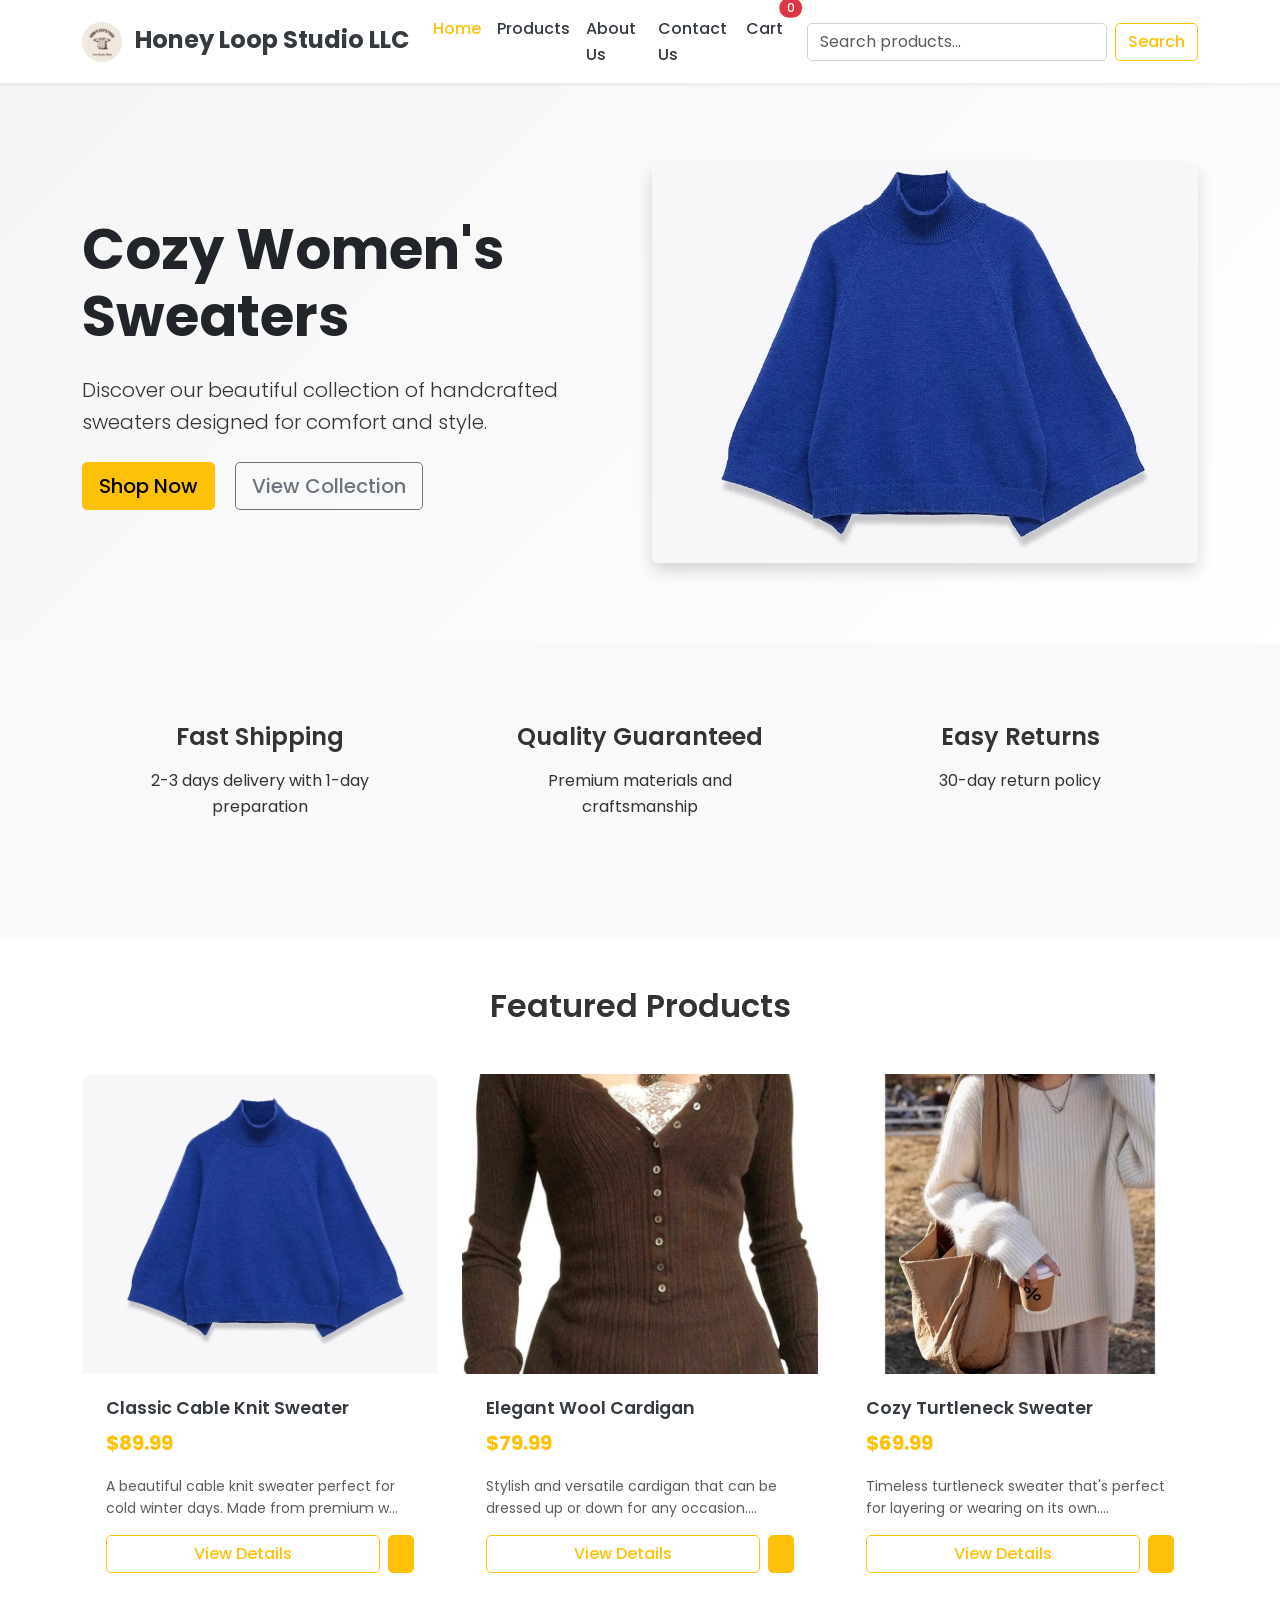
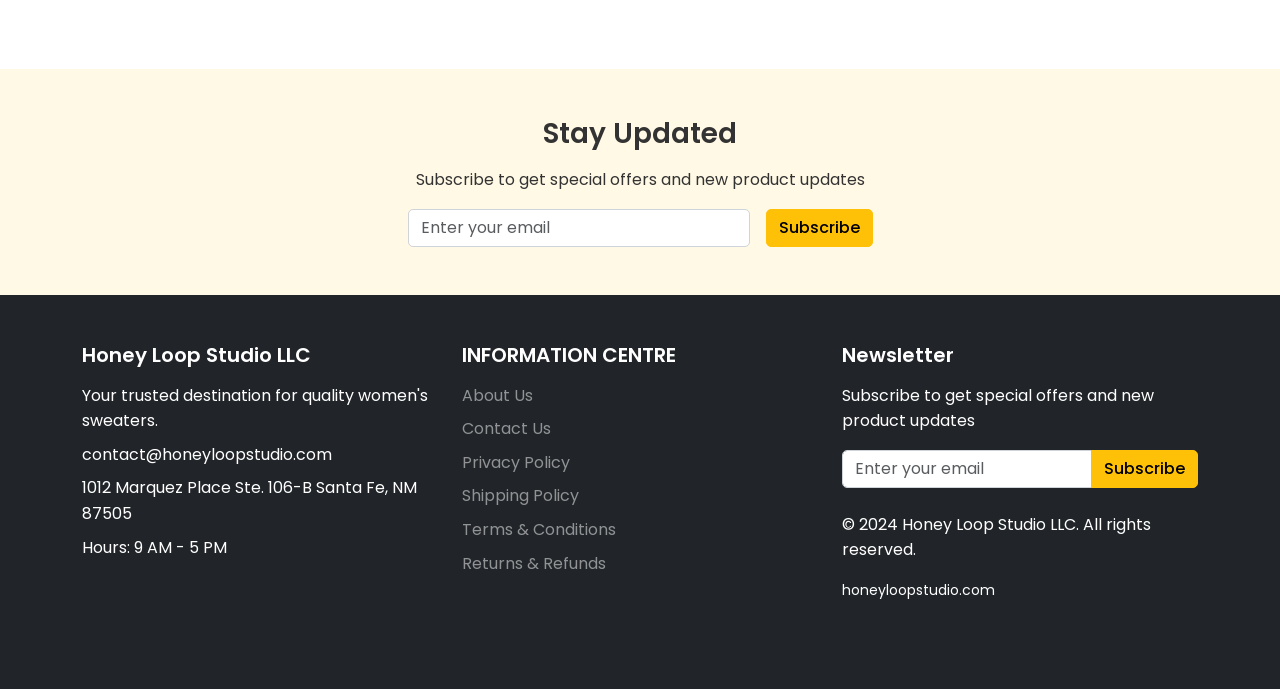
==== index.html @ 7227a7f0 "first commit" ====
<!DOCTYPE html>
<html lang="en">
<head>
    <meta charset="UTF-8">
    <meta name="viewport" content="width=device-width, initial-scale=1.0">
    <title>Honey Loop Studio LLC - Women's Sweaters</title>
    <link href="https://cdn.jsdelivr.net/npm/bootstrap@5.3.0/dist/css/bootstrap.min.css" rel="stylesheet">
    <link rel="stylesheet" href="styles.css">
    <link rel="preconnect" href="https://fonts.googleapis.com">
    <link rel="preconnect" href="https://fonts.gstatic.com" crossorigin>
    <link href="https://fonts.googleapis.com/css2?family=Poppins:wght@300;400;500;600;700&display=swap" rel="stylesheet">
</head>
<body>
    <!-- Navigation -->
    <nav class="navbar navbar-expand-lg navbar-light bg-white shadow-sm sticky-top">
        <div class="container">
            <a class="navbar-brand fw-bold" href="index.html">
                <img src="Logo/Ảnh chụp màn hình 2026-03-26 114453.png" alt="Honey Loop Studio" class="me-2" style="width: 40px; height: 40px; object-fit: cover; border-radius: 50%;">
                Honey Loop Studio LLC
            </a>
            <button class="navbar-toggler" type="button" data-bs-toggle="collapse" data-bs-target="#navbarNav">
                <span class="navbar-toggler-icon"></span>
            </button>
            <div class="collapse navbar-collapse" id="navbarNav">
                <ul class="navbar-nav ms-auto">
                    <li class="nav-item">
                        <a class="nav-link active" href="index.html">Home</a>
                    </li>
                    <li class="nav-item">
                        <a class="nav-link" href="products.html">Products</a>
                    </li>
                    <li class="nav-item">
                        <a class="nav-link" href="about.html">About Us</a>
                    </li>
                    <li class="nav-item">
                        <a class="nav-link" href="contact.html">Contact Us</a>
                    </li>
                    <li class="nav-item">
                        <a class="nav-link position-relative" href="cart.html">
                            <i class="bi bi-cart3"></i> Cart
                            <span class="position-absolute top-0 start-100 translate-middle badge rounded-pill bg-danger" id="cart-count">0</span>
                        </a>
                    </li>
                </ul>
                <form class="d-flex ms-3" onsubmit="return searchProducts(event)">
                    <input class="form-control me-2" type="search" placeholder="Search products..." id="search-input">
                    <button class="btn btn-outline-warning" type="submit">Search</button>
                </form>
            </div>
        </div>
    </nav>

    <!-- Hero Section -->
    <section class="hero-section">
        <div class="container">
            <div class="row align-items-center">
                <div class="col-lg-6">
                    <h1 class="display-4 fw-bold text-dark mb-4">Cozy Women's Sweaters</h1>
                    <p class="lead mb-4">Discover our beautiful collection of handcrafted sweaters designed for comfort and style.</p>
                    <a href="products.html" class="btn btn-warning btn-lg me-3">Shop Now</a>
                    <a href="#featured" class="btn btn-outline-secondary btn-lg">View Collection</a>
                </div>
                <div class="col-lg-6">
                    <div class="product-image-container">
                        <img src="Sản phẩm 1/main-image-1.jpeg" alt="Featured Sweater" class="img-fluid rounded shadow" style="width: 100%; height: 400px; object-fit: cover;">
                    </div>
                </div>
            </div>
        </div>
    </section>

    <!-- Features Section -->
    <section class="py-5 bg-light">
        <div class="container">
            <div class="row">
                <div class="col-md-4 text-center mb-4">
                    <div class="feature-box">
                        <i class="bi bi-truck feature-icon"></i>
                        <h4>Fast Shipping</h4>
                        <p>2-3 days delivery with 1-day preparation</p>
                    </div>
                </div>
                <div class="col-md-4 text-center mb-4">
                    <div class="feature-box">
                        <i class="bi bi-shield-check feature-icon"></i>
                        <h4>Quality Guaranteed</h4>
                        <p>Premium materials and craftsmanship</p>
                    </div>
                </div>
                <div class="col-md-4 text-center mb-4">
                    <div class="feature-box">
                        <i class="bi bi-arrow-repeat feature-icon"></i>
                        <h4>Easy Returns</h4>
                        <p>30-day return policy</p>
                    </div>
                </div>
            </div>
        </div>
    </section>

    <!-- Featured Products -->
    <section id="featured" class="py-5">
        <div class="container">
            <h2 class="text-center mb-5">Featured Products</h2>
            <div class="row" id="featured-products">
                <!-- Products will be loaded here -->
            </div>
        </div>
    </section>

    <!-- Newsletter -->
    <section class="py-5 bg-warning bg-opacity-10">
        <div class="container">
            <div class="row">
                <div class="col-lg-8 mx-auto text-center">
                    <h3>Stay Updated</h3>
                    <p>Subscribe to get special offers and new product updates</p>
                    <form class="row g-3 justify-content-center">
                        <div class="col-auto">
                            <input type="email" class="form-control" placeholder="Enter your email">
                        </div>
                        <div class="col-auto">
                            <button type="submit" class="btn btn-warning">Subscribe</button>
                        </div>
                    </form>
                </div>
            </div>
        </div>
    </section>

    <!-- Footer -->
    <footer class="bg-dark text-white py-5">
        <div class="container">
            <div class="row">
                <!-- Column 1: Company Info -->
                <div class="col-lg-4 mb-4">
                    <h5 class="mb-3">Honey Loop Studio LLC</h5>
                    <p class="mb-2">Your trusted destination for quality women's sweaters.</p>
                    <p class="mb-2">contact@honeyloopstudio.com</p>
                    <p class="mb-2">1012 Marquez Place Ste. 106-B Santa Fe, NM 87505</p>
                    <p class="mb-2">Hours: 9 AM - 5 PM</p>
                </div>

                <!-- Column 2: Information Centre -->
                <div class="col-lg-4 mb-4">
                    <h5 class="mb-3">INFORMATION CENTRE</h5>
                    <ul class="list-unstyled">
                        <li class="mb-2"><a href="about.html" class="text-white-50 text-decoration-none">About Us</a></li>
                        <li class="mb-2"><a href="contact.html" class="text-white-50 text-decoration-none">Contact Us</a></li>
                        <li class="mb-2"><a href="privacy.html" class="text-white-50 text-decoration-none">Privacy Policy</a></li>
                        <li class="mb-2"><a href="shipping.html" class="text-white-50 text-decoration-none">Shipping Policy</a></li>
                        <li class="mb-2"><a href="terms.html" class="text-white-50 text-decoration-none">Terms & Conditions</a></li>
                        <li class="mb-2"><a href="returns.html" class="text-white-50 text-decoration-none">Returns & Refunds</a></li>
                    </ul>
                </div>

                <!-- Column 3: Newsletter -->
                <div class="col-lg-4 mb-4">
                    <h5 class="mb-3">Newsletter</h5>
                    <p class="mb-3">Subscribe to get special offers and new product updates</p>
                    <form class="newsletter-form" onsubmit="return handleNewsletterSubmit(event)">
                        <div class="input-group mb-3">
                            <input type="email" class="form-control" placeholder="Enter your email" required>
                            <button class="btn btn-warning" type="submit">Subscribe</button>
                        </div>
                    </form>
                    <div class="mt-4">
                        <p>&copy; 2024 Honey Loop Studio LLC. All rights reserved.</p>
                        <p class="small">honeyloopstudio.com</p>
                    </div>
                </div>
            </div>
        </div>
    </footer>

    <script src="https://cdn.jsdelivr.net/npm/bootstrap@5.3.0/dist/js/bootstrap.bundle.min.js"></script>
    <script src="https://cdn.jsdelivr.net/npm/bootstrap-icons@1.10.0/font/bootstrap-icons.css"></script>
    <script src="script.js"></script>
</body>
</html>
---- styles.css ----
/* Global Styles */
:root {
    --primary-color: #FFC107;
    --secondary-color: #6c757d;
    --dark-color: #343a40;
    --light-color: #f8f9fa;
    --success-color: #28a745;
    --danger-color: #dc3545;
    --warning-color: #ffc107;
    --info-color: #17a2b8;
}

* {
    margin: 0;
    padding: 0;
    box-sizing: border-box;
}

body {
    font-family: 'Poppins', sans-serif;
    line-height: 1.6;
    color: #333;
    background-color: #fff;
}

/* Typography */
h1, h2, h3, h4, h5, h6 {
    font-weight: 600;
    margin-bottom: 1rem;
}

h1.display-4 {
    font-weight: 700;
}

h1.display-5 {
    font-weight: 600;
}

/* Navigation */
.navbar {
    box-shadow: 0 2px 4px rgba(0,0,0,0.1);
}

.navbar-brand {
    font-size: 1.5rem;
    font-weight: 700;
    color: var(--dark-color) !important;
}

.navbar-brand img {
    width: 40px;
    height: 40px;
    object-fit: cover;
    border-radius: 50%;
}

.nav-link {
    font-weight: 500;
    color: var(--dark-color) !important;
    transition: color 0.3s ease;
}

.nav-link:hover,
.nav-link.active {
    color: var(--primary-color) !important;
}

/* Hero Section */
.hero-section {
    padding: 80px 0;
    background: linear-gradient(135deg, #f5f5f5 0%, #ffffff 100%);
    min-height: 500px;
    display: flex;
    align-items: center;
}

.hero-section img {
    width: 100%;
    height: auto;
    object-fit: cover;
    border-radius: 10px;
}

/* Page Header */
.page-header {
    background: linear-gradient(135deg, #f8f9fa 0%, #e9ecef 100%);
}

/* Feature Boxes */
.feature-box {
    padding: 2rem;
    text-align: center;
    transition: transform 0.3s ease;
}

.feature-box:hover {
    transform: translateY(-5px);
}

.feature-icon {
    font-size: 3rem;
    color: var(--primary-color);
    margin-bottom: 1rem;
}

/* Product Cards */
.product-card {
    border: none;
    border-radius: 10px;
    overflow: hidden;
    transition: transform 0.3s ease, box-shadow 0.3s ease;
    height: 100%;
}

.product-card:hover {
    transform: translateY(-5px);
    box-shadow: 0 10px 30px rgba(0,0,0,0.15);
}

.product-card img {
    height: 300px;
    object-fit: cover;
    transition: transform 0.3s ease;
}

.product-card:hover img {
    transform: scale(1.05);
}

.product-card .card-body {
    padding: 1.5rem;
}

.product-title {
    font-size: 1.1rem;
    font-weight: 600;
    margin-bottom: 0.5rem;
    color: var(--dark-color);
}

.product-price {
    font-size: 1.25rem;
    font-weight: 700;
    color: var(--primary-color);
    margin-bottom: 1rem;
}

/* Product Detail */
.product-image-container {
    position: relative;
}

.product-image-container img {
    width: 100%;
    height: 500px;
    object-fit: cover;
    border-radius: 10px;
}

.variant-images img {
    width: 80px;
    height: 80px;
    object-fit: cover;
    border-radius: 5px;
    cursor: pointer;
    transition: border-color 0.3s ease;
    border: 2px solid transparent;
}

.variant-images img:hover,
.variant-images img.active {
    border-color: var(--primary-color);
}

.color-variant {
    width: 40px;
    height: 40px;
    border-radius: 50%;
    border: 2px solid #ddd;
    cursor: pointer;
    transition: border-color 0.3s ease;
}

.color-variant:hover,
.color-variant.active {
    border-color: var(--primary-color);
    border-width: 3px;
}

.size-btn {
    min-width: 50px;
    transition: all 0.3s ease;
}

.size-btn:hover {
    background-color: var(--primary-color);
    border-color: var(--primary-color);
}

.size-btn.active {
    background-color: var(--primary-color);
    border-color: var(--primary-color);
}

/* Cart Items */
.cart-item {
    border-bottom: 1px solid #dee2e6;
    padding: 1.5rem 0;
}

.cart-item:last-child {
    border-bottom: none;
}

.cart-item img {
    width: 100px;
    height: 100px;
    object-fit: cover;
    border-radius: 5px;
}

.quantity-input {
    width: 80px;
    text-align: center;
}

/* Buttons */
.btn {
    font-weight: 500;
    border-radius: 5px;
    transition: all 0.3s ease;
}

.btn-warning {
    background-color: var(--primary-color);
    border-color: var(--primary-color);
}

.btn-warning:hover {
    background-color: #e0a800;
    border-color: #d39e00;
    transform: translateY(-2px);
}

.btn-outline-warning:hover {
    background-color: var(--primary-color);
    border-color: var(--primary-color);
}

/* Forms */
.form-control,
.form-select {
    border-radius: 5px;
    border: 1px solid #ced4da;
    transition: border-color 0.3s ease;
}

.form-control:focus,
.form-select:focus {
    border-color: var(--primary-color);
    box-shadow: 0 0 0 0.2rem rgba(255, 193, 7, 0.25);
}

/* Footer */
footer {
    background-color: var(--dark-color) !important;
}

footer h5 {
    color: #fff;
    font-weight: 600;
}

footer a {
    color: rgba(255, 255, 255, 0.5);
    transition: color 0.3s ease;
}

footer a:hover {
    color: var(--primary-color);
}

footer .text-white-50 {
    color: rgba(255, 255, 255, 0.5) !important;
}

/* Responsive */
@media (max-width: 768px) {
    .hero-section {
        padding: 60px 0;
        text-align: center;
    }
    
    .hero-section h1 {
        font-size: 2rem;
        margin-bottom: 1rem;
    }
    
    .product-card img {
        height: 250px;
    }
    
    .product-image-container img {
        height: 300px;
    }
}

/* Animations */
@keyframes fadeInUp {
    from {
        opacity: 0;
        transform: translateY(30px);
    }
    to {
        opacity: 1;
        transform: translateY(0);
    }
}

.fade-in-up {
    animation: fadeInUp 0.6s ease-out;
}

/* Loading Spinner */
.spinner {
    display: inline-block;
    width: 20px;
    height: 20px;
    border: 3px solid rgba(255, 193, 7, 0.3);
    border-radius: 50%;
    border-top-color: var(--primary-color);
    animation: spin 1s ease-in-out infinite;
}

@keyframes spin {
    to { transform: rotate(360deg); }
}

/* Badge Styles */
.badge {
    font-size: 0.75rem;
    font-weight: 500;
}

/* Alert Styles */
.alert {
    border-radius: 5px;
    border: none;
}

/* Table Styles */
.table {
    border-radius: 5px;
    overflow: hidden;
}

.table th {
    background-color: var(--light-color);
    font-weight: 600;
}

/* Modal Styles */
.modal-content {
    border-radius: 10px;
    border: none;
}

.modal-header {
    border-bottom: 1px solid #dee2e6;
    background-color: var(--light-color);
}

/* Breadcrumb */
.breadcrumb {
    background-color: transparent;
    padding: 0;
    margin-bottom: 1rem;
}

.breadcrumb-item a {
    color: var(--primary-color);
    text-decoration: none;
}

.breadcrumb-item a:hover {
    text-decoration: underline;
}

/* Pagination */
.pagination .page-link {
    color: var(--primary-color);
    border-color: #dee2e6;
}

.pagination .page-item.active .page-link {
    background-color: var(--primary-color);
    border-color: var(--primary-color);
}

.pagination .page-link:hover {
    color: #e0a800;
    background-color: var(--light-color);
    border-color: #dee2e6;
}

/* Search Results */
.search-highlight {
    background-color: #fff3cd;
    padding: 0.2rem 0.4rem;
    border-radius: 3px;
}

/* Newsletter Form */
.newsletter-form {
    max-width: 500px;
    margin: 0 auto;
}

/* Social Media Icons */
.social-icon {
    display: inline-flex;
    align-items: center;
    justify-content: center;
    width: 40px;
    height: 40px;
    border-radius: 50%;
    background-color: rgba(255, 255, 255, 0.1);
    color: white;
    transition: all 0.3s ease;
}

.social-icon:hover {
    background-color: var(--primary-color);
    transform: translateY(-3px);
}

/* Card Hover Effects */
.hover-lift {
    transition: transform 0.3s ease, box-shadow 0.3s ease;
}

.hover-lift:hover {
    transform: translateY(-5px);
    box-shadow: 0 10px 30px rgba(0,0,0,0.15);
}

/* Text Utilities */
.text-gradient {
    background: linear-gradient(135deg, var(--primary-color), #e0a800);
    -webkit-background-clip: text;
    -webkit-text-fill-color: transparent;
    background-clip: text;
}

/* Custom Scrollbar */
::-webkit-scrollbar {
    width: 8px;
}

::-webkit-scrollbar-track {
    background: #f1f1f1;
}

::-webkit-scrollbar-thumb {
    background: var(--primary-color);
    border-radius: 4px;
}

::-webkit-scrollbar-thumb:hover {
    background: #e0a800;
}

/* Loading State */
.loading {
    opacity: 0.6;
    pointer-events: none;
}

/* Error State */
.error-message {
    color: var(--danger-color);
    font-size: 0.875rem;
    margin-top: 0.25rem;
}

/* Success State */
.success-message {
    color: var(--success-color);
    font-size: 0.875rem;
    margin-top: 0.25rem;
}
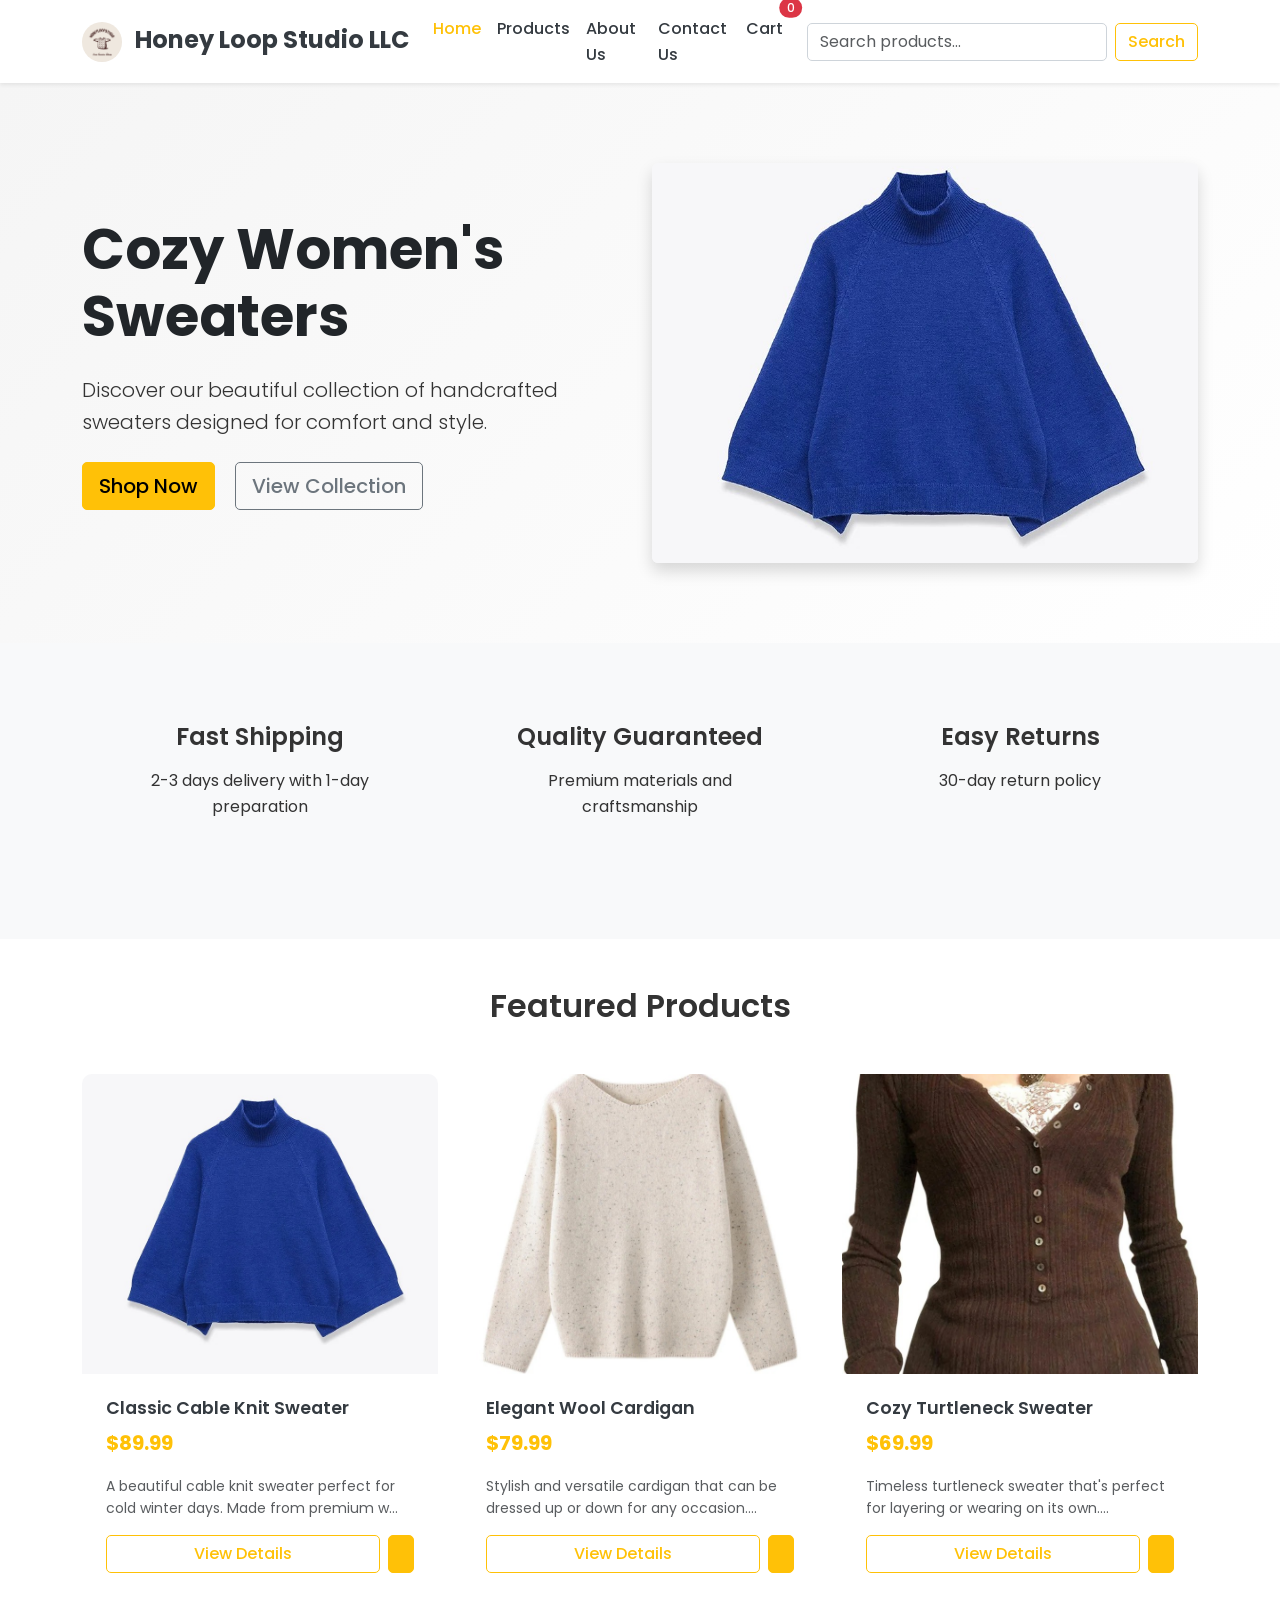
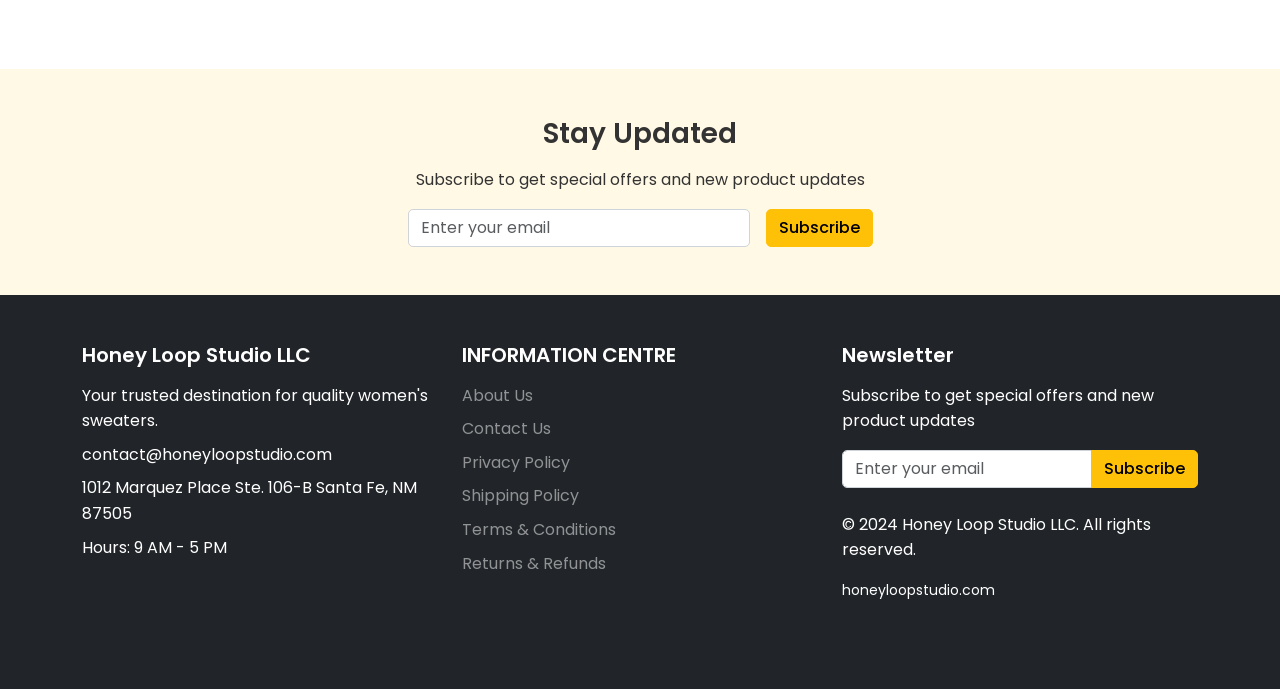
==== commit ec6f6b76: "Update" ====
--- a/index.html
+++ b/index.html
@@ -62,7 +62,7 @@
                 </div>
                 <div class="col-lg-6">
                     <div class="product-image-container">
-                        <img src="Sản phẩm 1/main-image-1.jpeg" alt="Featured Sweater" class="img-fluid rounded shadow" style="width: 100%; height: 400px; object-fit: cover;">
+                        <img src="SP1/main-image-1.jpeg" alt="Featured Sweater" class="img-fluid rounded shadow" style="width: 100%; height: 400px; object-fit: cover;">
                     </div>
                 </div>
             </div>
@@ -115,9 +115,9 @@
                 <div class="col-lg-8 mx-auto text-center">
                     <h3>Stay Updated</h3>
                     <p>Subscribe to get special offers and new product updates</p>
-                    <form class="row g-3 justify-content-center">
+                    <form class="row g-3 justify-content-center" onsubmit="return handleNewsletterSubmit(event)">
                         <div class="col-auto">
-                            <input type="email" class="form-control" placeholder="Enter your email">
+                            <input type="email" class="form-control" placeholder="Enter your email" required>
                         </div>
                         <div class="col-auto">
                             <button type="submit" class="btn btn-warning">Subscribe</button>
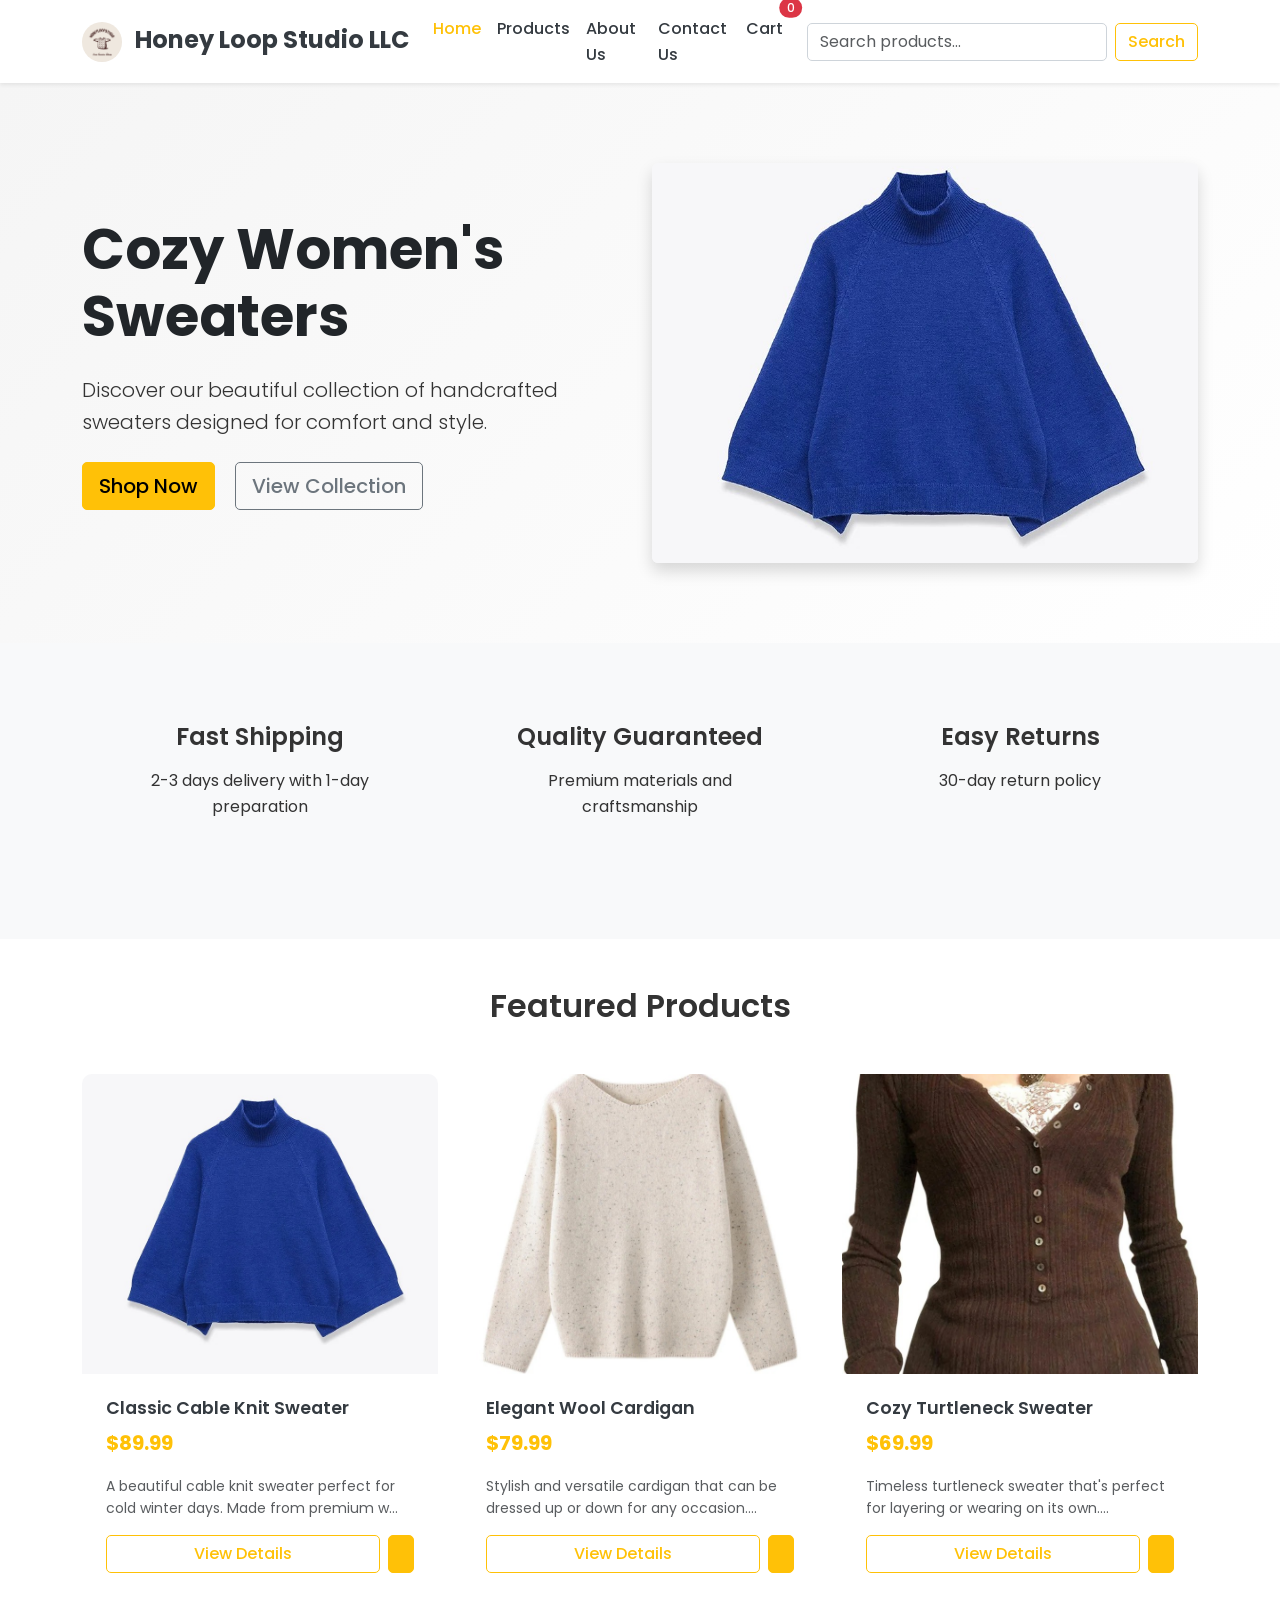
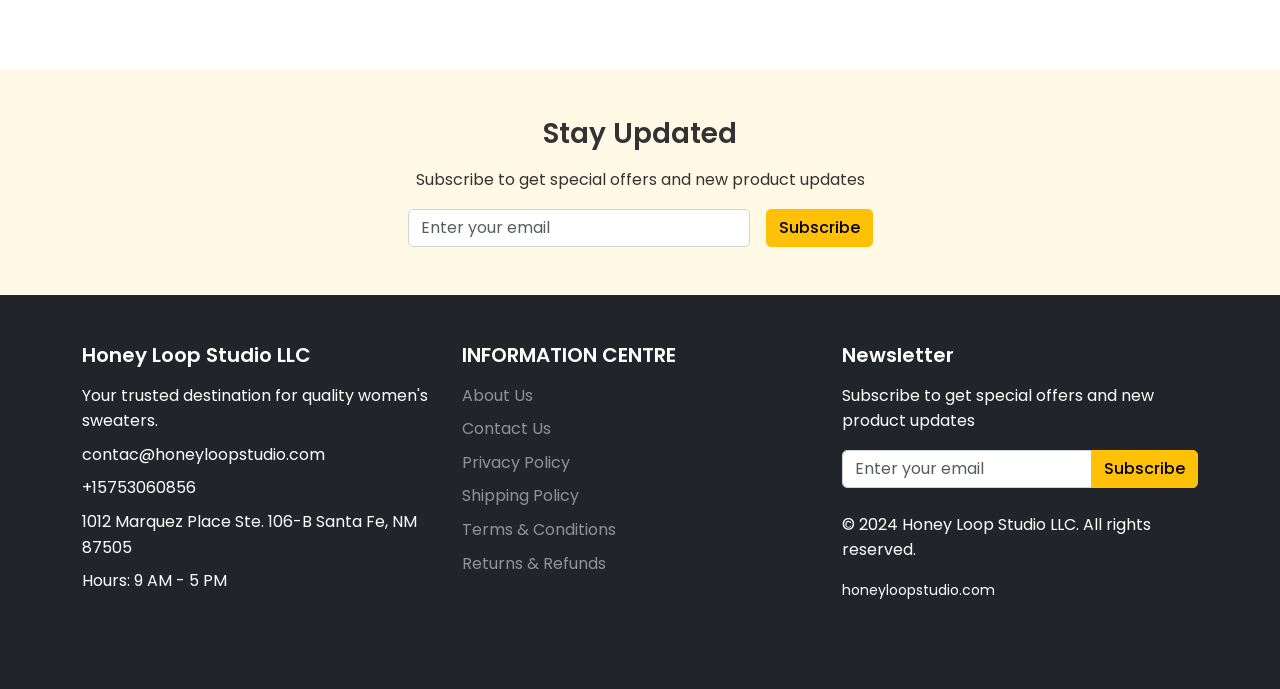
==== commit 1b668f11: "first commit" ====
--- a/index.html
+++ b/index.html
@@ -136,7 +136,8 @@
                 <div class="col-lg-4 mb-4">
                     <h5 class="mb-3">Honey Loop Studio LLC</h5>
                     <p class="mb-2">Your trusted destination for quality women's sweaters.</p>
-                    <p class="mb-2">contact@honeyloopstudio.com</p>
+                    <p class="mb-2">contac@honeyloopstudio.com</p>
+                    <p class="mb-2">+15753060856</p>
                     <p class="mb-2">1012 Marquez Place Ste. 106-B Santa Fe, NM 87505</p>
                     <p class="mb-2">Hours: 9 AM - 5 PM</p>
                 </div>
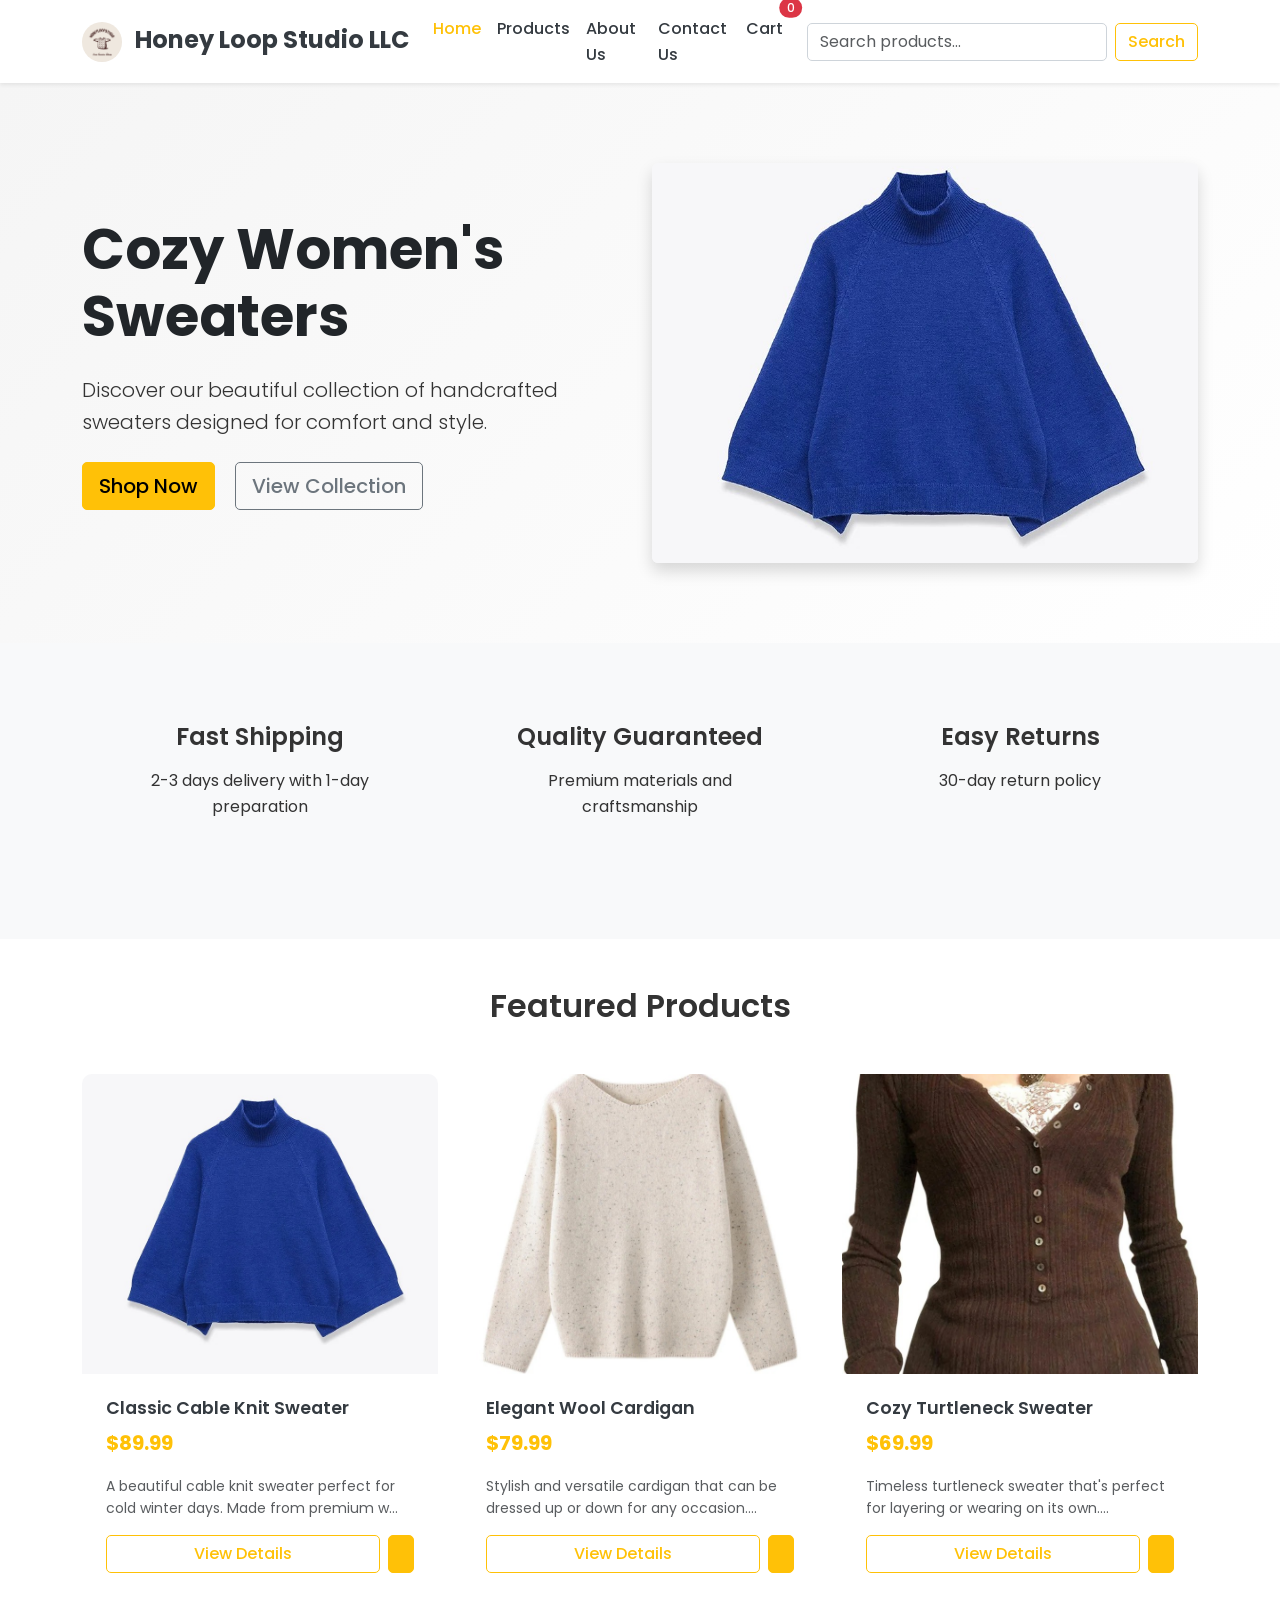
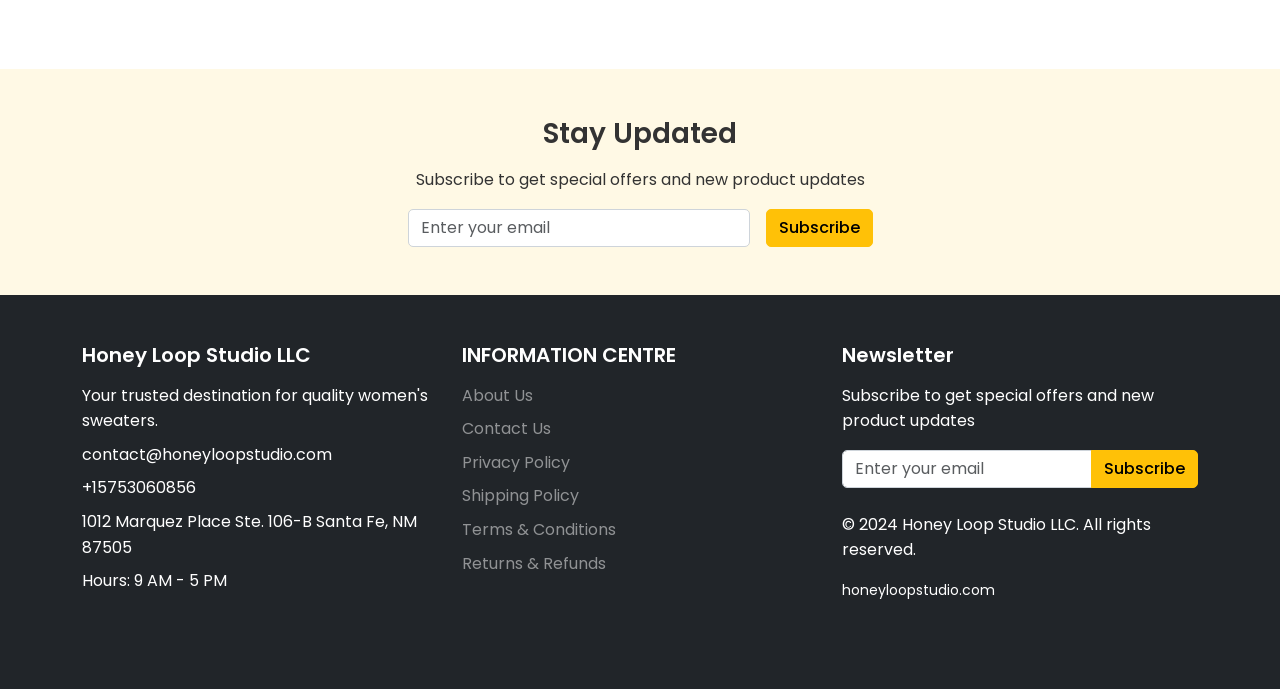
==== commit 95bf998b: "first commit" ====
--- a/index.html
+++ b/index.html
@@ -136,7 +136,7 @@
                 <div class="col-lg-4 mb-4">
                     <h5 class="mb-3">Honey Loop Studio LLC</h5>
                     <p class="mb-2">Your trusted destination for quality women's sweaters.</p>
-                    <p class="mb-2">contac@honeyloopstudio.com</p>
+                    <p class="mb-2">contact@honeyloopstudio.com</p>
                     <p class="mb-2">+15753060856</p>
                     <p class="mb-2">1012 Marquez Place Ste. 106-B Santa Fe, NM 87505</p>
                     <p class="mb-2">Hours: 9 AM - 5 PM</p>
